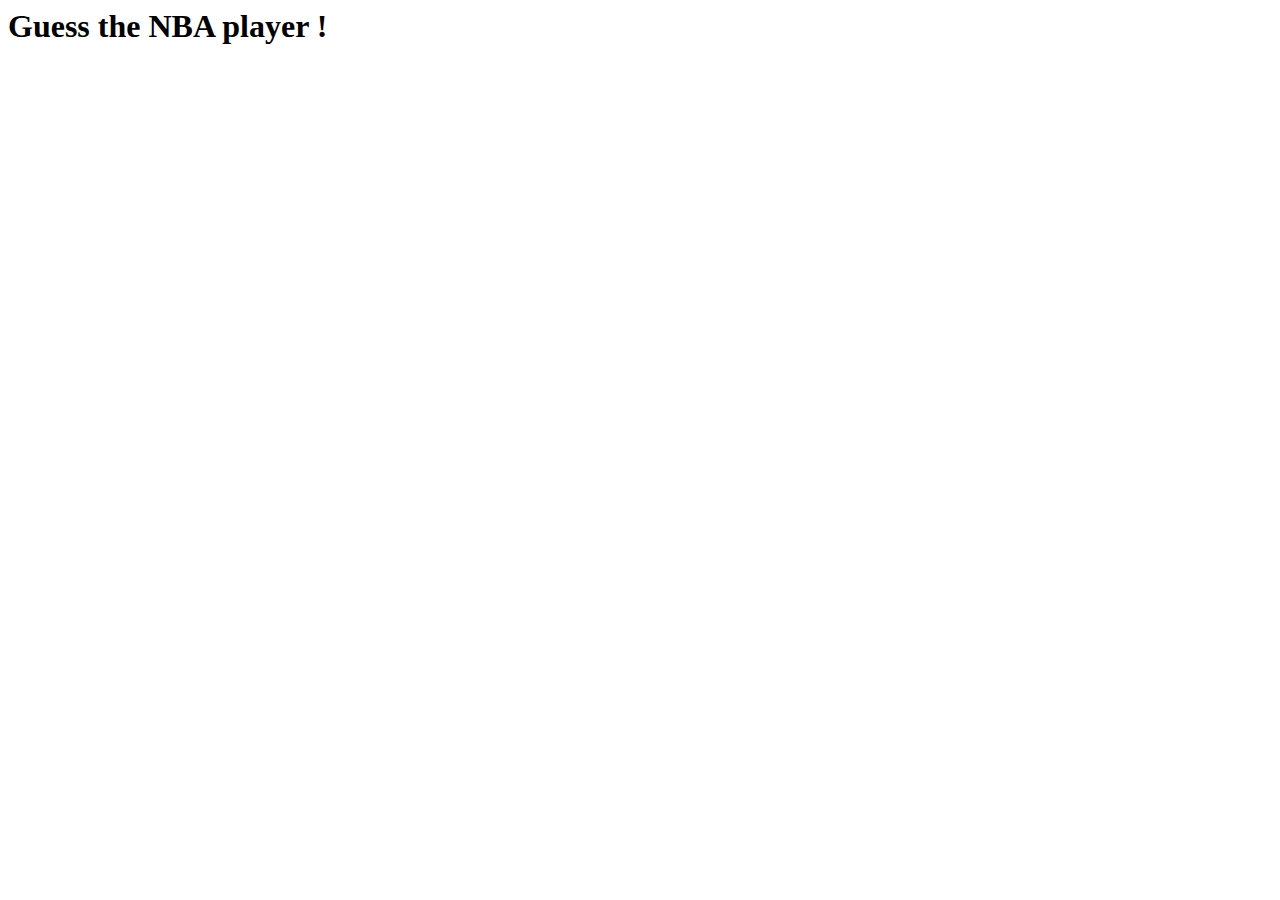
==== index.html @ e1cc94fc "Create index.html" ====
<html lang="en">
<head>
    <meta charset="UTF-8">
    <meta http-equiv="X-UA-Compatible" content="IE=edge">
    <meta name="viewport" content="width=device-width, initial-scale=1.0">
    <title>Eli's NBA Guessing Game</title>
    <link href = "style.css" rel = "stylesheet" type = "text/css" />
</head>
<body>
    <h1>Guess the NBA player !</h1>
    
</body>
</html>
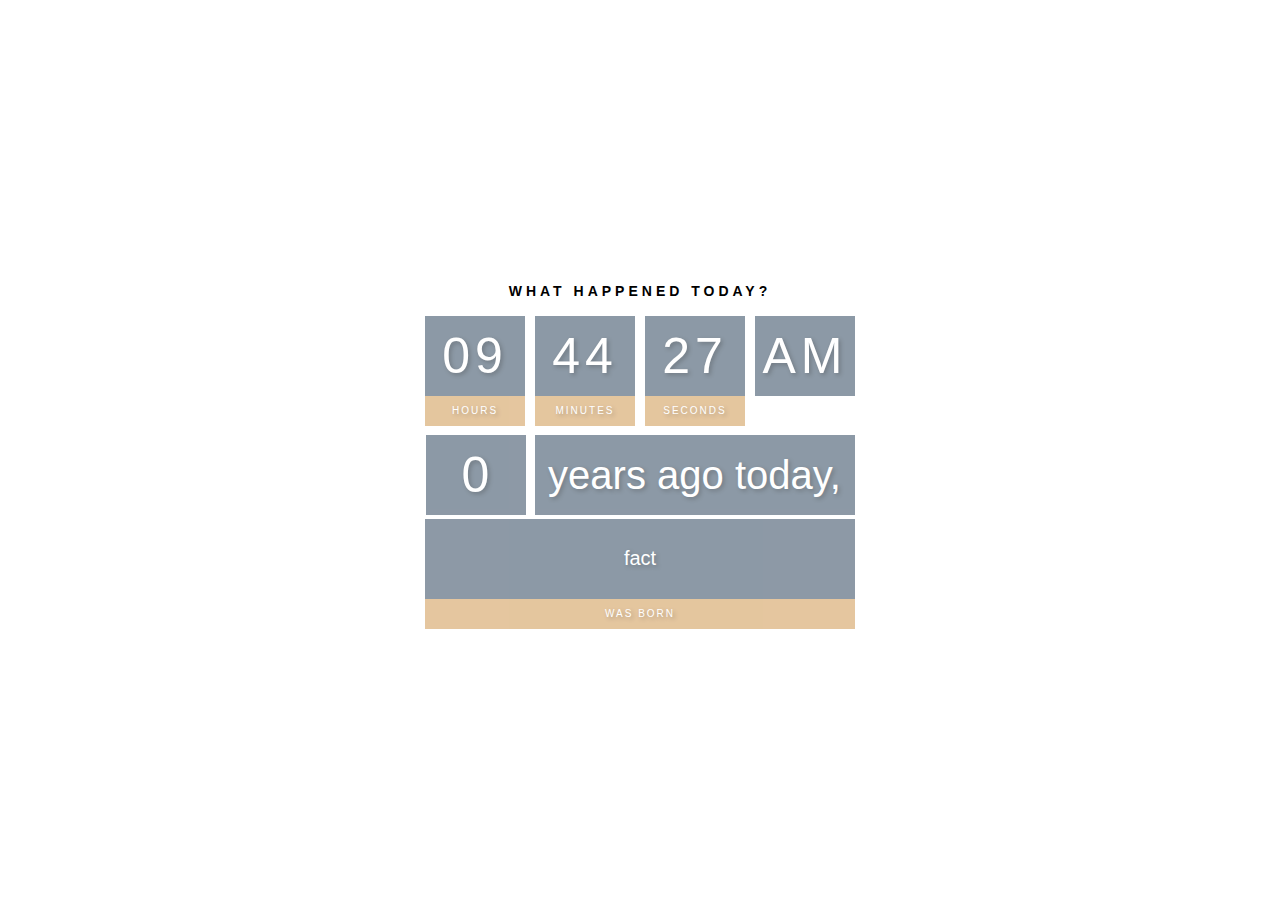
==== commit 95d9b307: "addingWhatHappenedToday" ====
--- a/index.html
+++ b/index.html
@@ -1,13 +1,46 @@
+<!DOCTYPE html>
 <html lang="en">
 <head>
     <meta charset="UTF-8">
     <meta http-equiv="X-UA-Compatible" content="IE=edge">
     <meta name="viewport" content="width=device-width, initial-scale=1.0">
-    <title>Eli's NBA Guessing Game</title>
-    <link href = "style.css" rel = "stylesheet" type = "text/css" />
+    <title>Eli's Digital Clock</title>
+    <link rel = "stylesheet" href = style.css>  
 </head>
 <body>
-    <h1>Guess the NBA player !</h1>
-    
+    <h2>What happened today?</h2>
+    <div class = 'clock'>
+      <div>
+        <span id = 'hour'>00</span>
+        <span class = 'text'>Hours</span>
+      </div>
+      <div>
+        <span id = 'minutes'>00</span>
+        <span class = 'text'>Minutes</span>
+      </div>
+      <div>
+        <span id = 'seconds'>00</span>
+        <span class = 'text'>Seconds</span>
+      </div>
+      <div>
+        <span id= 'ampm'>AM</span>
+        
+      </div>
+      
+
+    </div>
+<div class = 'day'>
+  
+    <span id = 'numyears'>0</span>
+   
+    <span class = 'text'> years ago today,</span>
+  
+</div>
+<div>
+  <span class = 'fact' id = 'fact'>fact</span>
+  <span class = 'special' id = 'special'>was born</span>
+    </div>
+   
+    <script src="index.js"></script>
 </body>
-</html> +</html>